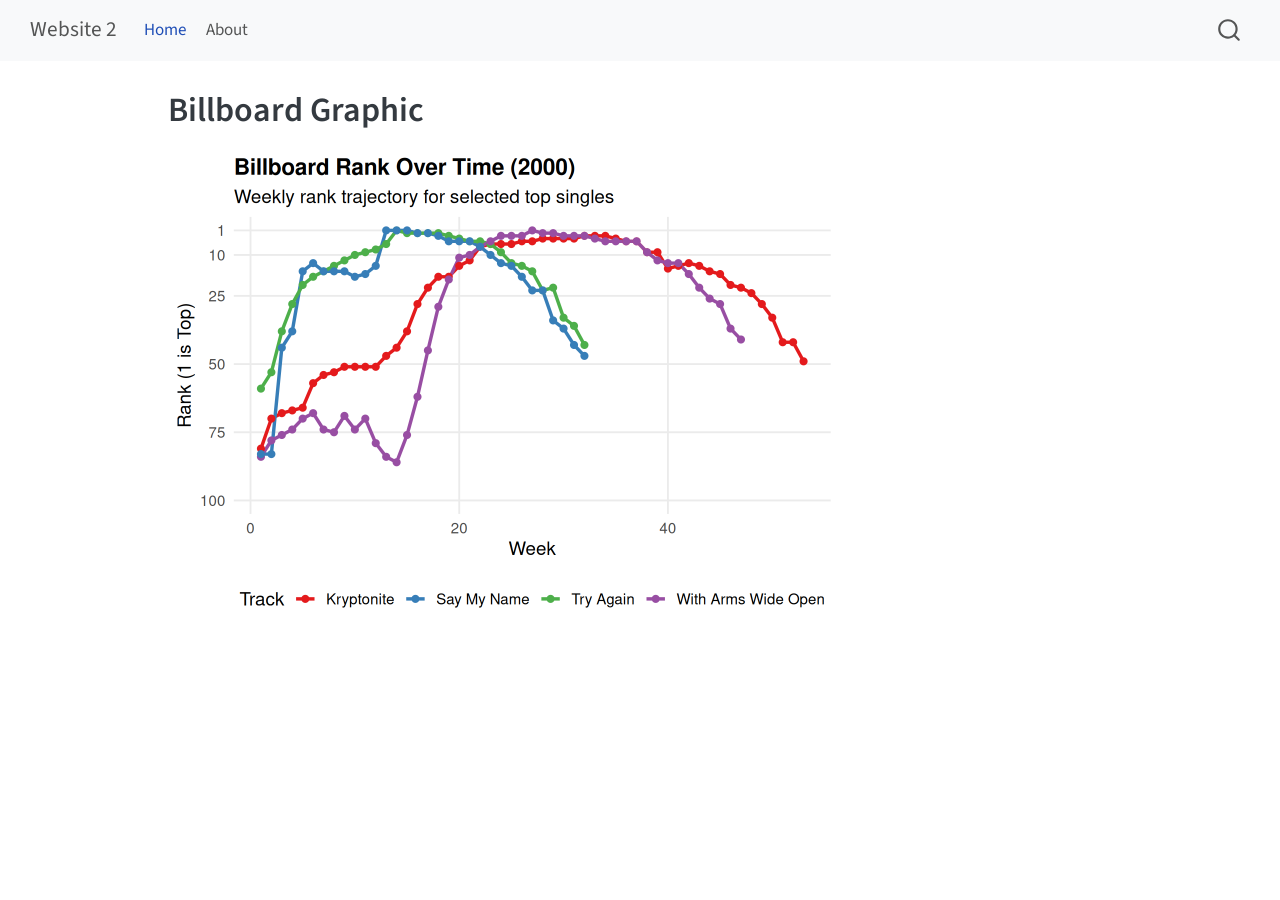
==== index.html @ c43044d7 "Built site for gh-pages" ====
<!DOCTYPE html>
<html xmlns="http://www.w3.org/1999/xhtml" lang="en" xml:lang="en"><head>

<meta charset="utf-8">
<meta name="generator" content="quarto-1.9.38">

<meta name="viewport" content="width=device-width, initial-scale=1.0, user-scalable=yes">


<title>Billboard Graphic – Website 2</title>
<style>
/* Default styles provided by pandoc.
** See https://pandoc.org/MANUAL.html#variables-for-html for config info.
*/
code{white-space: pre-wrap;}
span.smallcaps{font-variant: small-caps;}
div.columns{display: flex; gap: min(4vw, 1.5em);}
div.column{flex: auto; overflow-x: auto;}
div.hanging-indent{margin-left: 1.5em; text-indent: -1.5em;}
ul.task-list{list-style: none;}
ul.task-list li input[type="checkbox"] {
  width: 0.8em;
  margin: 0 0.8em 0.2em -1em; /* quarto-specific, see https://github.com/quarto-dev/quarto-cli/issues/4556 */ 
  vertical-align: middle;
}
</style>


<script src="site_libs/quarto-nav/quarto-nav.js"></script>
<script src="site_libs/quarto-nav/headroom.min.js"></script>
<script src="site_libs/clipboard/clipboard.min.js"></script>
<script src="site_libs/quarto-search/autocomplete.umd.js"></script>
<script src="site_libs/quarto-search/fuse.min.js"></script>
<script src="site_libs/quarto-search/quarto-search.js"></script>
<meta name="quarto:offset" content="./">
<script src="site_libs/quarto-html/quarto.js" type="module"></script>
<script src="site_libs/quarto-html/tabsets/tabsets.js" type="module"></script>
<script src="site_libs/quarto-html/popper.min.js"></script>
<script src="site_libs/quarto-html/tippy.umd.min.js"></script>
<script src="site_libs/quarto-html/anchor.min.js"></script>
<link href="site_libs/quarto-html/tippy.css" rel="stylesheet">
<link href="site_libs/quarto-html/quarto-syntax-highlighting-15634bcf2e68342d4ad2dfa704d543f6.css" rel="stylesheet" id="quarto-text-highlighting-styles">
<script src="site_libs/bootstrap/bootstrap.min.js"></script>
<link href="site_libs/bootstrap/bootstrap-icons.css" rel="stylesheet">
<link href="site_libs/bootstrap/bootstrap-2a08c40fe7c7a689fd42f84c1778e669.min.css" rel="stylesheet" append-hash="true" id="quarto-bootstrap" data-mode="light">
<script id="quarto-search-options" type="application/json">{
  "location": "navbar",
  "copy-button": false,
  "collapse-after": 3,
  "panel-placement": "end",
  "type": "overlay",
  "limit": 50,
  "keyboard-shortcut": [
    "f",
    "/",
    "s"
  ],
  "show-item-context": false,
  "language": {
    "search-no-results-text": "No results",
    "search-matching-documents-text": "matching documents",
    "search-copy-link-title": "Copy link to search",
    "search-hide-matches-text": "Hide additional matches",
    "search-more-match-text": "more match in this document",
    "search-more-matches-text": "more matches in this document",
    "search-clear-button-title": "Clear",
    "search-text-placeholder": "",
    "search-detached-cancel-button-title": "Cancel",
    "search-submit-button-title": "Submit",
    "search-label": "Search"
  }
}</script>


<link rel="stylesheet" href="styles.css">
</head>

<body class="nav-fixed quarto-light">

<div id="quarto-search-results"></div>
  <header id="quarto-header" class="headroom fixed-top">
    <nav class="navbar navbar-expand-lg " data-bs-theme="dark">
      <div class="navbar-container container-fluid">
      <div class="navbar-brand-container mx-auto">
    <a class="navbar-brand" href="./index.html">
    <span class="navbar-title">Website 2</span>
    </a>
  </div>
            <div id="quarto-search" class="" title="Search"></div>
          <button class="navbar-toggler" type="button" data-bs-toggle="collapse" data-bs-target="#navbarCollapse" aria-controls="navbarCollapse" role="menu" aria-expanded="false" aria-label="Toggle navigation" onclick="if (window.quartoToggleHeadroom) { window.quartoToggleHeadroom(); }">
  <span class="navbar-toggler-icon"></span>
</button>
          <div class="collapse navbar-collapse" id="navbarCollapse">
            <ul class="navbar-nav navbar-nav-scroll me-auto">
  <li class="nav-item">
    <a class="nav-link active" href="./index.html" aria-current="page"> 
<span class="menu-text">Home</span></a>
  </li>  
  <li class="nav-item">
    <a class="nav-link" href="./about.html"> 
<span class="menu-text">About</span></a>
  </li>  
</ul>
          </div> <!-- /navcollapse -->
            <div class="quarto-navbar-tools">
</div>
      </div> <!-- /container-fluid -->
    </nav>
</header>
<!-- content -->
<div id="quarto-content" class="quarto-container page-columns page-rows-contents page-layout-article page-navbar">
<!-- sidebar -->
<!-- margin-sidebar -->
    <div id="quarto-margin-sidebar" class="sidebar margin-sidebar zindex-bottom">
        
    </div>
<!-- main -->
<main class="content" id="quarto-document-content">

<header id="title-block-header" class="quarto-title-block default">
<div class="quarto-title">
<h1 class="title">Billboard Graphic</h1>
</div>



<div class="quarto-title-meta">

    
  
    
  </div>
  


</header>


<div class="cell">
<div class="cell-output-display">
<div>
<figure class="figure">
<p><img src="index_files/figure-html/billboard-plot-1.png" class="img-fluid figure-img" width="672"></p>
</figure>
</div>
</div>
</div>



</main> <!-- /main -->
<script id="quarto-html-after-body" type="application/javascript">
  window.document.addEventListener("DOMContentLoaded", function (event) {
    const icon = "";
    const anchorJS = new window.AnchorJS();
    anchorJS.options = {
      placement: 'right',
      icon: icon
    };
    anchorJS.add('.anchored');
    const isCodeAnnotation = (el) => {
      for (const clz of el.classList) {
        if (clz.startsWith('code-annotation-')) {                     
          return true;
        }
      }
      return false;
    }
    const onCopySuccess = function(e) {
      // button target
      const button = e.trigger;
      // don't keep focus
      button.blur();
      // flash "checked"
      button.classList.add('code-copy-button-checked');
      var currentTitle = button.getAttribute("title");
      button.setAttribute("title", "Copied!");
      let tooltip;
      if (window.bootstrap) {
        button.setAttribute("data-bs-toggle", "tooltip");
        button.setAttribute("data-bs-placement", "left");
        button.setAttribute("data-bs-title", "Copied!");
        tooltip = new bootstrap.Tooltip(button, 
          { trigger: "manual", 
            customClass: "code-copy-button-tooltip",
            offset: [0, -8]});
        tooltip.show();    
      }
      setTimeout(function() {
        if (tooltip) {
          tooltip.hide();
          button.removeAttribute("data-bs-title");
          button.removeAttribute("data-bs-toggle");
          button.removeAttribute("data-bs-placement");
        }
        button.setAttribute("title", currentTitle);
        button.classList.remove('code-copy-button-checked');
      }, 1000);
      // clear code selection
      e.clearSelection();
    }
    const getTextToCopy = function(trigger) {
      const outerScaffold = trigger.parentElement.cloneNode(true);
      const codeEl = outerScaffold.querySelector('code');
      for (const childEl of codeEl.children) {
        if (isCodeAnnotation(childEl)) {
          childEl.remove();
        }
      }
      return codeEl.innerText;
    }
    const clipboard = new window.ClipboardJS('.code-copy-button:not([data-in-quarto-modal])', {
      text: getTextToCopy
    });
    clipboard.on('success', onCopySuccess);
    if (window.document.getElementById('quarto-embedded-source-code-modal')) {
      const clipboardModal = new window.ClipboardJS('.code-copy-button[data-in-quarto-modal]', {
        text: getTextToCopy,
        container: window.document.getElementById('quarto-embedded-source-code-modal')
      });
      clipboardModal.on('success', onCopySuccess);
    }
      var localhostRegex = new RegExp(/^(?:http|https):\/\/localhost\:?[0-9]*\//);
      var mailtoRegex = new RegExp(/^mailto:/);
        var filterRegex = new RegExp('/' + window.location.host + '/');
      var isInternal = (href) => {
          return filterRegex.test(href) || localhostRegex.test(href) || mailtoRegex.test(href);
      }
      // Inspect non-navigation links and adorn them if external
     var links = window.document.querySelectorAll('a[href]:not(.nav-link):not(.navbar-brand):not(.toc-action):not(.sidebar-link):not(.sidebar-item-toggle):not(.pagination-link):not(.no-external):not([aria-hidden]):not(.dropdown-item):not(.quarto-navigation-tool):not(.about-link)');
      for (var i=0; i<links.length; i++) {
        const link = links[i];
        if (!isInternal(link.href)) {
          // undo the damage that might have been done by quarto-nav.js in the case of
          // links that we want to consider external
          if (link.dataset.originalHref !== undefined) {
            link.href = link.dataset.originalHref;
          }
        }
      }
    function tippyHover(el, contentFn, onTriggerFn, onUntriggerFn) {
      const config = {
        allowHTML: true,
        maxWidth: 500,
        delay: 100,
        arrow: false,
        appendTo: function(el) {
            return el.parentElement;
        },
        interactive: true,
        interactiveBorder: 10,
        theme: 'quarto',
        placement: 'bottom-start',
      };
      if (contentFn) {
        config.content = contentFn;
      }
      if (onTriggerFn) {
        config.onTrigger = onTriggerFn;
      }
      if (onUntriggerFn) {
        config.onUntrigger = onUntriggerFn;
      }
      window.tippy(el, config); 
    }
    const noterefs = window.document.querySelectorAll('a[role="doc-noteref"]');
    for (var i=0; i<noterefs.length; i++) {
      const ref = noterefs[i];
      tippyHover(ref, function() {
        // use id or data attribute instead here
        let href = ref.getAttribute('data-footnote-href') || ref.getAttribute('href');
        try { href = new URL(href).hash; } catch {}
        const id = href.replace(/^#\/?/, "");
        const note = window.document.getElementById(id);
        if (note) {
          return note.innerHTML;
        } else {
          return "";
        }
      });
    }
    const xrefs = window.document.querySelectorAll('a.quarto-xref');
    const processXRef = (id, note) => {
      // Strip column container classes
      const stripColumnClz = (el) => {
        el.classList.remove("page-full", "page-columns");
        if (el.children) {
          for (const child of el.children) {
            stripColumnClz(child);
          }
        }
      }
      stripColumnClz(note)
      if (id === null || id.startsWith('sec-')) {
        // Special case sections, only their first couple elements
        const container = document.createElement("div");
        if (note.children && note.children.length > 2) {
          container.appendChild(note.children[0].cloneNode(true));
          for (let i = 1; i < note.children.length; i++) {
            const child = note.children[i];
            if (child.tagName === "P" && child.innerText === "") {
              continue;
            } else {
              container.appendChild(child.cloneNode(true));
              break;
            }
          }
          if (window.Quarto?.typesetMath) {
            window.Quarto.typesetMath(container);
          }
          return container.innerHTML
        } else {
          if (window.Quarto?.typesetMath) {
            window.Quarto.typesetMath(note);
          }
          return note.innerHTML;
        }
      } else {
        // Remove any anchor links if they are present
        const anchorLink = note.querySelector('a.anchorjs-link');
        if (anchorLink) {
          anchorLink.remove();
        }
        if (window.Quarto?.typesetMath) {
          window.Quarto.typesetMath(note);
        }
        if (note.classList.contains("callout")) {
          return note.outerHTML;
        } else {
          return note.innerHTML;
        }
      }
    }
    for (var i=0; i<xrefs.length; i++) {
      const xref = xrefs[i];
      tippyHover(xref, undefined, function(instance) {
        instance.disable();
        let url = xref.getAttribute('href');
        let hash = undefined; 
        if (url.startsWith('#')) {
          hash = url;
        } else {
          try { hash = new URL(url).hash; } catch {}
        }
        if (hash) {
          const id = hash.replace(/^#\/?/, "");
          const note = window.document.getElementById(id);
          if (note !== null) {
            try {
              const html = processXRef(id, note.cloneNode(true));
              instance.setContent(html);
            } finally {
              instance.enable();
              instance.show();
            }
          } else {
            // See if we can fetch this
            fetch(url.split('#')[0])
            .then(res => res.text())
            .then(html => {
              const parser = new DOMParser();
              const htmlDoc = parser.parseFromString(html, "text/html");
              const note = htmlDoc.getElementById(id);
              if (note !== null) {
                const html = processXRef(id, note);
                instance.setContent(html);
              } 
            }).finally(() => {
              instance.enable();
              instance.show();
            });
          }
        } else {
          // See if we can fetch a full url (with no hash to target)
          // This is a special case and we should probably do some content thinning / targeting
          fetch(url)
          .then(res => res.text())
          .then(html => {
            const parser = new DOMParser();
            const htmlDoc = parser.parseFromString(html, "text/html");
            const note = htmlDoc.querySelector('main.content');
            if (note !== null) {
              // This should only happen for chapter cross references
              // (since there is no id in the URL)
              // remove the first header
              if (note.children.length > 0 && note.children[0].tagName === "HEADER") {
                note.children[0].remove();
              }
              const html = processXRef(null, note);
              instance.setContent(html);
            } 
          }).finally(() => {
            instance.enable();
            instance.show();
          });
        }
      }, function(instance) {
      });
    }
        let selectedAnnoteEl;
        const selectorForAnnotation = ( cell, annotation) => {
          let cellAttr = 'data-code-cell="' + cell + '"';
          let lineAttr = 'data-code-annotation="' +  annotation + '"';
          const selector = 'span[' + cellAttr + '][' + lineAttr + ']';
          return selector;
        }
        const selectCodeLines = (annoteEl) => {
          const doc = window.document;
          const targetCell = annoteEl.getAttribute("data-target-cell");
          const targetAnnotation = annoteEl.getAttribute("data-target-annotation");
          const annoteSpan = window.document.querySelector(selectorForAnnotation(targetCell, targetAnnotation));
          const lines = annoteSpan.getAttribute("data-code-lines").split(",");
          const lineIds = lines.map((line) => {
            return targetCell + "-" + line;
          })
          let top = null;
          let height = null;
          let parent = null;
          if (lineIds.length > 0) {
              //compute the position of the single el (top and bottom and make a div)
              const el = window.document.getElementById(lineIds[0]);
              top = el.offsetTop;
              height = el.offsetHeight;
              parent = el.parentElement.parentElement;
            if (lineIds.length > 1) {
              const lastEl = window.document.getElementById(lineIds[lineIds.length - 1]);
              const bottom = lastEl.offsetTop + lastEl.offsetHeight;
              height = bottom - top;
            }
            if (top !== null && height !== null && parent !== null) {
              // cook up a div (if necessary) and position it 
              let div = window.document.getElementById("code-annotation-line-highlight");
              if (div === null) {
                div = window.document.createElement("div");
                div.setAttribute("id", "code-annotation-line-highlight");
                div.style.position = 'absolute';
                parent.appendChild(div);
              }
              div.style.top = top - 2 + "px";
              div.style.height = height + 4 + "px";
              div.style.left = 0;
              let gutterDiv = window.document.getElementById("code-annotation-line-highlight-gutter");
              if (gutterDiv === null) {
                gutterDiv = window.document.createElement("div");
                gutterDiv.setAttribute("id", "code-annotation-line-highlight-gutter");
                gutterDiv.style.position = 'absolute';
                const codeCell = window.document.getElementById(targetCell);
                const gutter = codeCell.querySelector('.code-annotation-gutter');
                gutter.appendChild(gutterDiv);
              }
              gutterDiv.style.top = top - 2 + "px";
              gutterDiv.style.height = height + 4 + "px";
            }
            selectedAnnoteEl = annoteEl;
          }
        };
        const unselectCodeLines = () => {
          const elementsIds = ["code-annotation-line-highlight", "code-annotation-line-highlight-gutter"];
          elementsIds.forEach((elId) => {
            const div = window.document.getElementById(elId);
            if (div) {
              div.remove();
            }
          });
          selectedAnnoteEl = undefined;
        };
          // Handle positioning of the toggle
      window.addEventListener(
        "resize",
        throttle(() => {
          elRect = undefined;
          if (selectedAnnoteEl) {
            selectCodeLines(selectedAnnoteEl);
          }
        }, 10)
      );
      function throttle(fn, ms) {
      let throttle = false;
      let timer;
        return (...args) => {
          if(!throttle) { // first call gets through
              fn.apply(this, args);
              throttle = true;
          } else { // all the others get throttled
              if(timer) clearTimeout(timer); // cancel #2
              timer = setTimeout(() => {
                fn.apply(this, args);
                timer = throttle = false;
              }, ms);
          }
        };
      }
        // Attach click handler to the DT
        const annoteDls = window.document.querySelectorAll('dt[data-target-cell]');
        for (const annoteDlNode of annoteDls) {
          annoteDlNode.addEventListener('click', (event) => {
            const clickedEl = event.target;
            if (clickedEl !== selectedAnnoteEl) {
              unselectCodeLines();
              const activeEl = window.document.querySelector('dt[data-target-cell].code-annotation-active');
              if (activeEl) {
                activeEl.classList.remove('code-annotation-active');
              }
              selectCodeLines(clickedEl);
              clickedEl.classList.add('code-annotation-active');
            } else {
              // Unselect the line
              unselectCodeLines();
              clickedEl.classList.remove('code-annotation-active');
            }
          });
        }
    const findCites = (el) => {
      const parentEl = el.parentElement;
      if (parentEl) {
        const cites = parentEl.dataset.cites;
        if (cites) {
          return {
            el,
            cites: cites.split(' ')
          };
        } else {
          return findCites(el.parentElement)
        }
      } else {
        return undefined;
      }
    };
    var bibliorefs = window.document.querySelectorAll('a[role="doc-biblioref"]');
    for (var i=0; i<bibliorefs.length; i++) {
      const ref = bibliorefs[i];
      const citeInfo = findCites(ref);
      if (citeInfo) {
        tippyHover(citeInfo.el, function() {
          var popup = window.document.createElement('div');
          citeInfo.cites.forEach(function(cite) {
            var citeDiv = window.document.createElement('div');
            citeDiv.classList.add('hanging-indent');
            citeDiv.classList.add('csl-entry');
            var biblioDiv = window.document.getElementById('ref-' + cite);
            if (biblioDiv) {
              citeDiv.innerHTML = biblioDiv.innerHTML;
            }
            popup.appendChild(citeDiv);
          });
          return popup.innerHTML;
        });
      }
    }
  });
  </script>
</div> <!-- /content -->




</body></html>
---- site_libs/quarto-html/tippy.css ----
.tippy-box[data-animation=fade][data-state=hidden]{opacity:0}[data-tippy-root]{max-width:calc(100vw - 10px)}.tippy-box{position:relative;background-color:#333;color:#fff;border-radius:4px;font-size:14px;line-height:1.4;white-space:normal;outline:0;transition-property:transform,visibility,opacity}.tippy-box[data-placement^=top]>.tippy-arrow{bottom:0}.tippy-box[data-placement^=top]>.tippy-arrow:before{bottom:-7px;left:0;border-width:8px 8px 0;border-top-color:initial;transform-origin:center top}.tippy-box[data-placement^=bottom]>.tippy-arrow{top:0}.tippy-box[data-placement^=bottom]>.tippy-arrow:before{top:-7px;left:0;border-width:0 8px 8px;border-bottom-color:initial;transform-origin:center bottom}.tippy-box[data-placement^=left]>.tippy-arrow{right:0}.tippy-box[data-placement^=left]>.tippy-arrow:before{border-width:8px 0 8px 8px;border-left-color:initial;right:-7px;transform-origin:center left}.tippy-box[data-placement^=right]>.tippy-arrow{left:0}.tippy-box[data-placement^=right]>.tippy-arrow:before{left:-7px;border-width:8px 8px 8px 0;border-right-color:initial;transform-origin:center right}.tippy-box[data-inertia][data-state=visible]{transition-timing-function:cubic-bezier(.54,1.5,.38,1.11)}.tippy-arrow{width:16px;height:16px;color:#333}.tippy-arrow:before{content:"";position:absolute;border-color:transparent;border-style:solid}.tippy-content{position:relative;padding:5px 9px;z-index:1}
---- site_libs/quarto-html/quarto-syntax-highlighting-15634bcf2e68342d4ad2dfa704d543f6.css ----
/* quarto syntax highlight colors */
:root {
  --quarto-hl-ot-color: #003B4F;
  --quarto-hl-at-color: #657422;
  --quarto-hl-ss-color: #20794D;
  --quarto-hl-an-color: #5E5E5E;
  --quarto-hl-fu-color: #4758AB;
  --quarto-hl-st-color: #20794D;
  --quarto-hl-cf-color: #003B4F;
  --quarto-hl-op-color: #5E5E5E;
  --quarto-hl-er-color: #AD0000;
  --quarto-hl-bn-color: #AD0000;
  --quarto-hl-al-color: #AD0000;
  --quarto-hl-va-color: #111111;
  --quarto-hl-bu-color: inherit;
  --quarto-hl-ex-color: inherit;
  --quarto-hl-pp-color: #AD0000;
  --quarto-hl-in-color: #5E5E5E;
  --quarto-hl-vs-color: #20794D;
  --quarto-hl-wa-color: #5E5E5E;
  --quarto-hl-do-color: #5E5E5E;
  --quarto-hl-im-color: #00769E;
  --quarto-hl-ch-color: #20794D;
  --quarto-hl-dt-color: #AD0000;
  --quarto-hl-fl-color: #AD0000;
  --quarto-hl-co-color: #5E5E5E;
  --quarto-hl-cv-color: #5E5E5E;
  --quarto-hl-cn-color: #8f5902;
  --quarto-hl-sc-color: #5E5E5E;
  --quarto-hl-dv-color: #AD0000;
  --quarto-hl-kw-color: #003B4F;
}

/* other quarto variables */
:root {
  --quarto-font-monospace: SFMono-Regular, Menlo, Monaco, Consolas, "Liberation Mono", "Courier New", monospace;
}

/* syntax highlight based on Pandoc's rules */
pre > code.sourceCode > span {
  color: #003B4F;
}

code.sourceCode > span {
  color: #003B4F;
}

div.sourceCode,
div.sourceCode pre.sourceCode {
  color: #003B4F;
}

/* Normal */
code span {
  color: #003B4F;
}

/* Alert */
code span.al {
  color: #AD0000;
  font-style: inherit;
}

/* Annotation */
code span.an {
  color: #5E5E5E;
  font-style: inherit;
}

/* Attribute */
code span.at {
  color: #657422;
  font-style: inherit;
}

/* BaseN */
code span.bn {
  color: #AD0000;
  font-style: inherit;
}

/* BuiltIn */
code span.bu {
  font-style: inherit;
}

/* ControlFlow */
code span.cf {
  color: #003B4F;
  font-weight: bold;
  font-style: inherit;
}

/* Char */
code span.ch {
  color: #20794D;
  font-style: inherit;
}

/* Constant */
code span.cn {
  color: #8f5902;
  font-style: inherit;
}

/* Comment */
code span.co {
  color: #5E5E5E;
  font-style: inherit;
}

/* CommentVar */
code span.cv {
  color: #5E5E5E;
  font-style: italic;
}

/* Documentation */
code span.do {
  color: #5E5E5E;
  font-style: italic;
}

/* DataType */
code span.dt {
  color: #AD0000;
  font-style: inherit;
}

/* DecVal */
code span.dv {
  color: #AD0000;
  font-style: inherit;
}

/* Error */
code span.er {
  color: #AD0000;
  font-style: inherit;
}

/* Extension */
code span.ex {
  font-style: inherit;
}

/* Float */
code span.fl {
  color: #AD0000;
  font-style: inherit;
}

/* Function */
code span.fu {
  color: #4758AB;
  font-style: inherit;
}

/* Import */
code span.im {
  color: #00769E;
  font-style: inherit;
}

/* Information */
code span.in {
  color: #5E5E5E;
  font-style: inherit;
}

/* Keyword */
code span.kw {
  color: #003B4F;
  font-weight: bold;
  font-style: inherit;
}

/* Operator */
code span.op {
  color: #5E5E5E;
  font-style: inherit;
}

/* Other */
code span.ot {
  color: #003B4F;
  font-style: inherit;
}

/* Preprocessor */
code span.pp {
  color: #AD0000;
  font-style: inherit;
}

/* SpecialChar */
code span.sc {
  color: #5E5E5E;
  font-style: inherit;
}

/* SpecialString */
code span.ss {
  color: #20794D;
  font-style: inherit;
}

/* String */
code span.st {
  color: #20794D;
  font-style: inherit;
}

/* Variable */
code span.va {
  color: #111111;
  font-style: inherit;
}

/* VerbatimString */
code span.vs {
  color: #20794D;
  font-style: inherit;
}

/* Warning */
code span.wa {
  color: #5E5E5E;
  font-style: italic;
}

.prevent-inlining {
  content: "</";
}

/*# sourceMappingURL=f23921c56f73e400b49028c9186a1aa0.css.map */
---- styles.css ----
/* css styles */
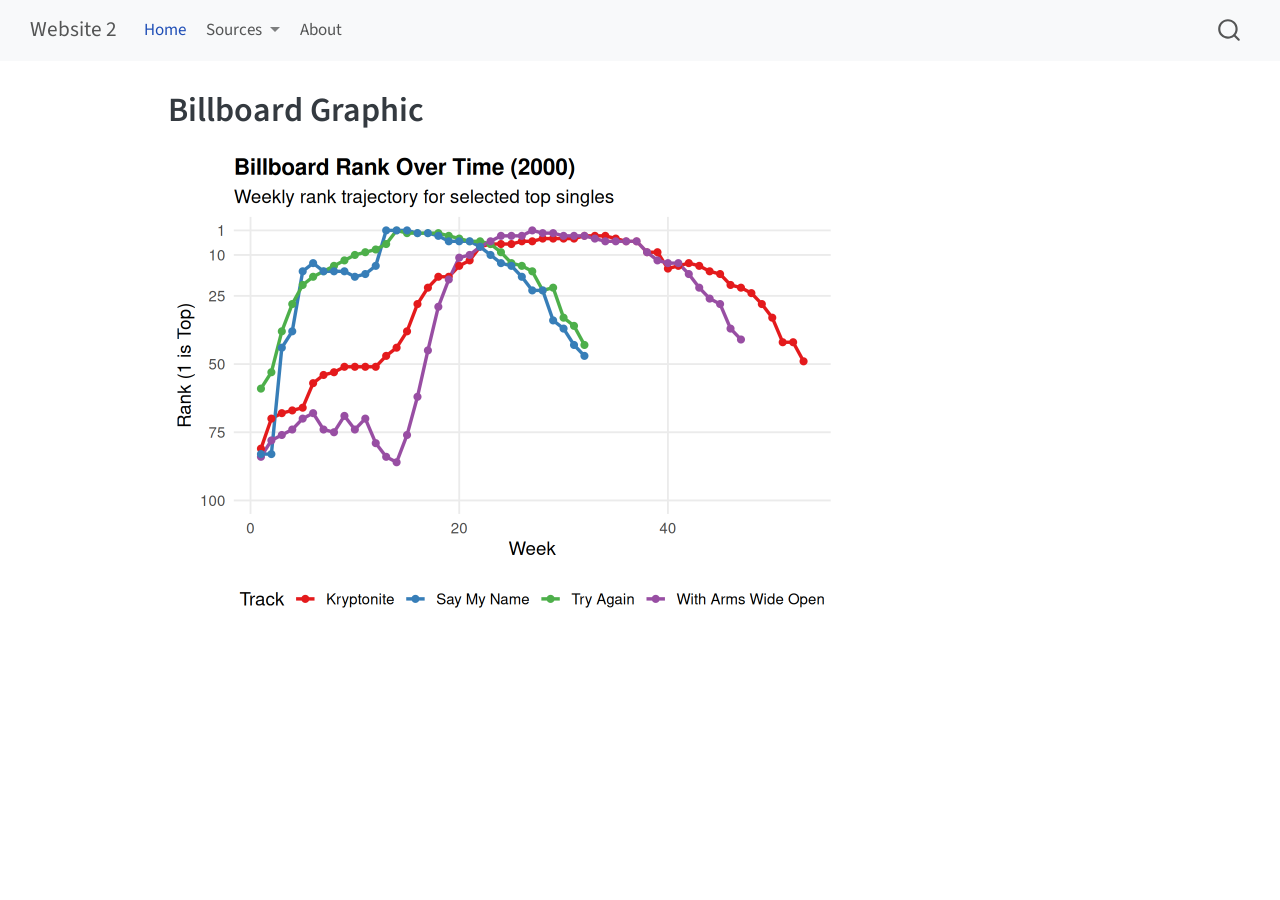
==== commit 7f4d1e2d: "Built site for gh-pages" ====
--- a/index.html
+++ b/index.html
@@ -96,6 +96,21 @@
     <a class="nav-link active" href="./index.html" aria-current="page"> 
 <span class="menu-text">Home</span></a>
   </li>  
+  <li class="nav-item dropdown ">
+    <a class="nav-link dropdown-toggle" href="#" id="nav-menu-sources" role="link" data-bs-toggle="dropdown" aria-expanded="false">
+ <span class="menu-text">Sources</span>
+    </a>
+    <ul class="dropdown-menu" aria-labelledby="nav-menu-sources">    
+        <li>
+    <a class="dropdown-item" href="./source-1.html">
+ <span class="dropdown-text">Source 1</span></a>
+  </li>  
+        <li>
+    <a class="dropdown-item" href="./source-2.html">
+ <span class="dropdown-text">Source 2</span></a>
+  </li>  
+    </ul>
+  </li>
   <li class="nav-item">
     <a class="nav-link" href="./about.html"> 
 <span class="menu-text">About</span></a>
@@ -222,7 +237,7 @@
     }
       var localhostRegex = new RegExp(/^(?:http|https):\/\/localhost\:?[0-9]*\//);
       var mailtoRegex = new RegExp(/^mailto:/);
-        var filterRegex = new RegExp('/' + window.location.host + '/');
+        var filterRegex = new RegExp("https:\/\/henry-yang-hd\.github\.io\/website-2\/");
       var isInternal = (href) => {
           return filterRegex.test(href) || localhostRegex.test(href) || mailtoRegex.test(href);
       }
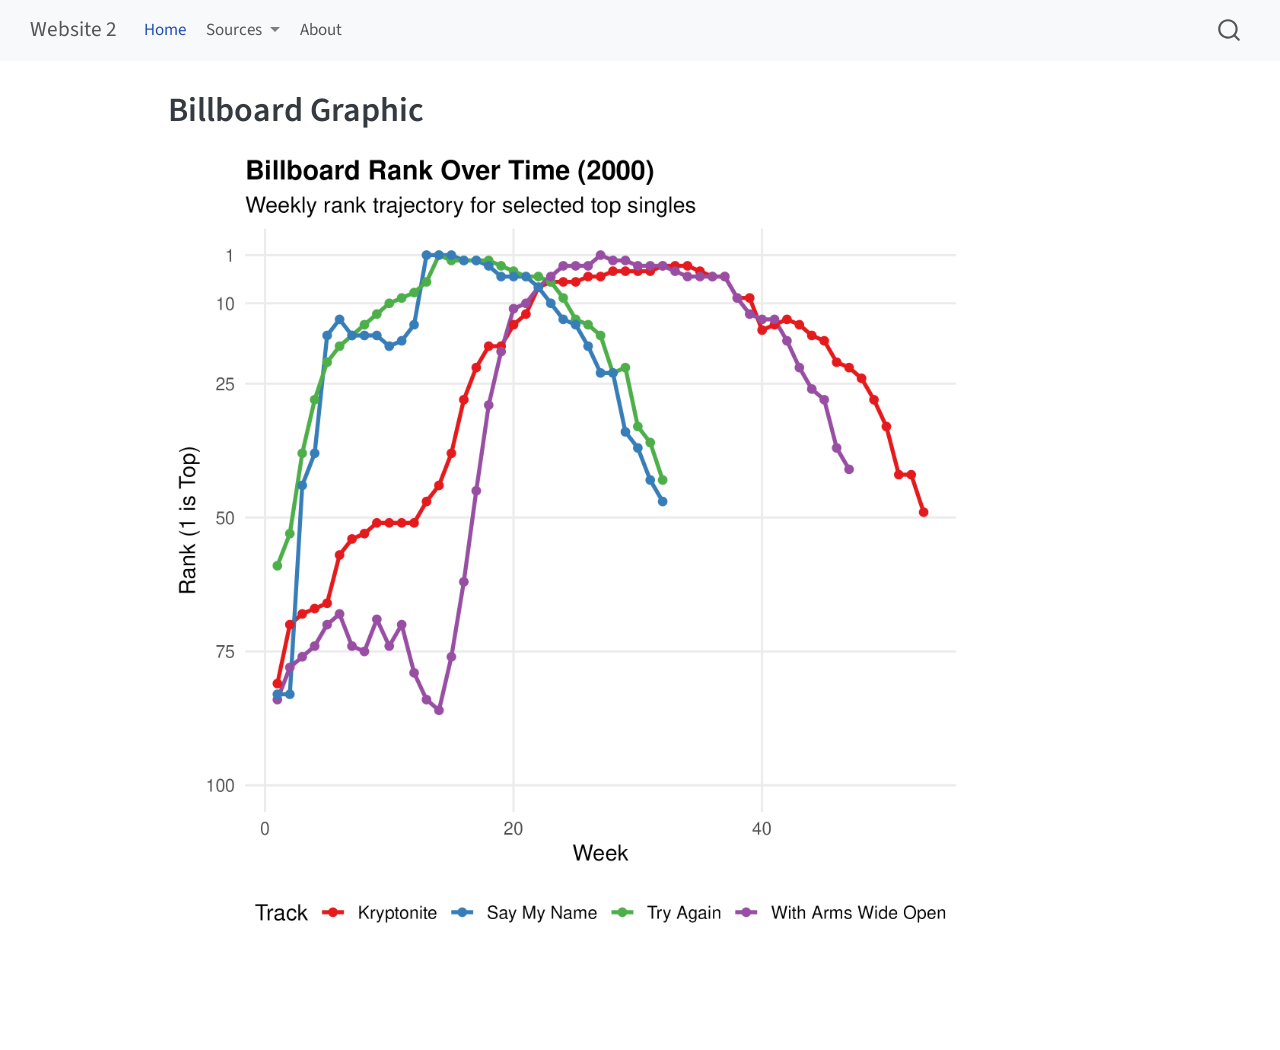
==== commit f93223c6: "Built site for gh-pages" ====
--- a/index.html
+++ b/index.html
@@ -155,7 +155,7 @@
 <div class="cell-output-display">
 <div>
 <figure class="figure">
-<p><img src="index_files/figure-html/billboard-plot-1.png" class="img-fluid figure-img" width="672"></p>
+<p><img src="billboard.png" class="img-fluid figure-img" width="1050"></p>
 </figure>
 </div>
 </div>
